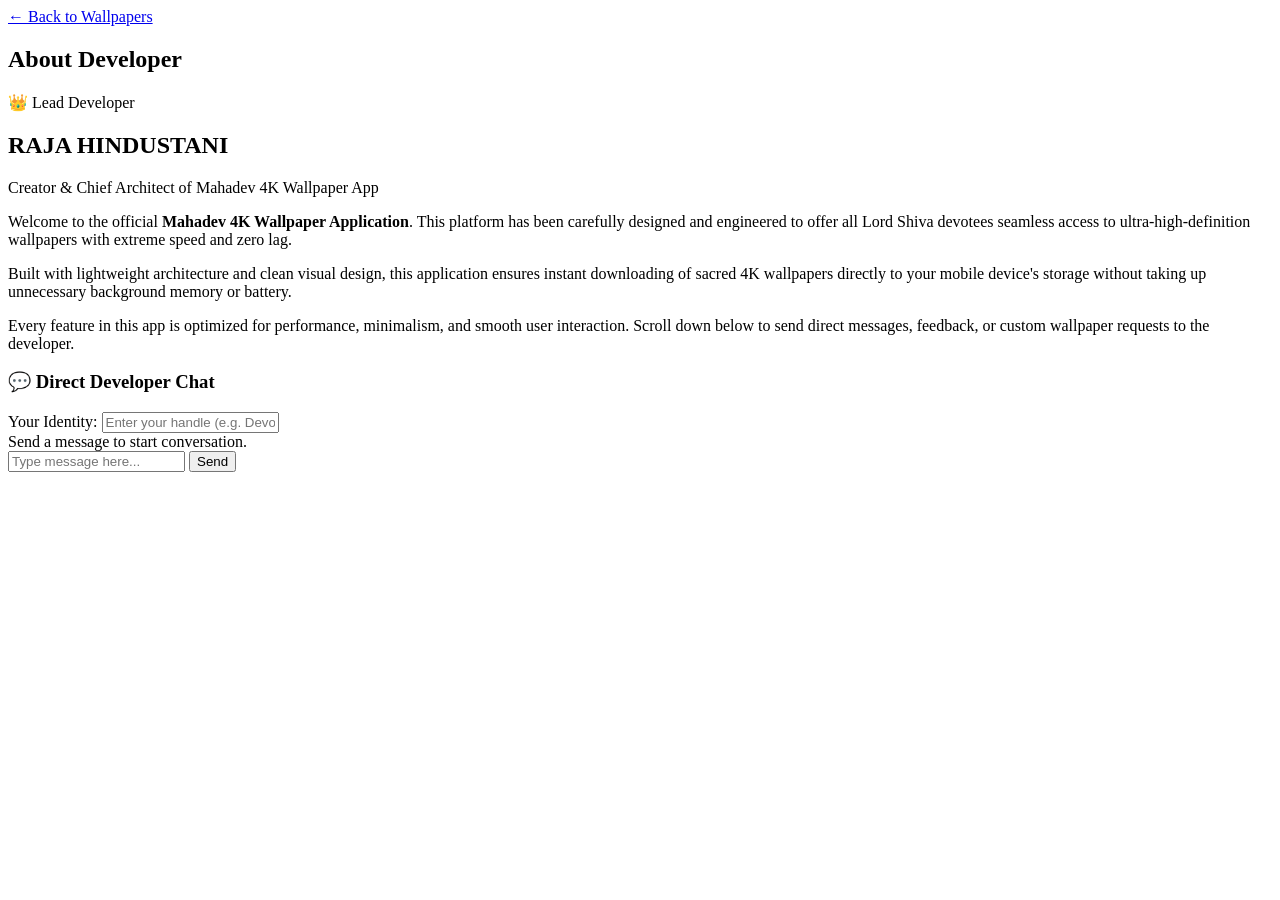
==== about.html @ 6a3ddf51 "Create about.html" ====
<!DOCTYPE html>
<html lang="hi">
<head>
    <meta charset="UTF-8">
    <meta name="viewport" content="width=device-width, initial-scale=1.0">
    <title>About Developer - Mahadev 4K</title>
    <link rel="stylesheet" href="style.css">
</head>
<body>

    <header class="navbar">
        <a href="index.html" class="back-btn">← Back to Wallpapers</a>
        <h2>About Developer</h2>
    </header>

    <main class="about-container">
        <!-- Developer Profile & 100-200 Words Details -->
        <section class="dev-profile-card">
            <div class="dev-badge">👑 Lead Developer</div>
            <h1 class="dev-title">RAJA HINDUSTANI</h1>
            <p class="dev-sub">Creator & Chief Architect of Mahadev 4K Wallpaper App</p>

            <div class="dev-description">
                <p>Welcome to the official <strong>Mahadev 4K Wallpaper Application</strong>. This platform has been carefully designed and engineered to offer all Lord Shiva devotees seamless access to ultra-high-definition wallpapers with extreme speed and zero lag.</p>

                <p>Built with lightweight architecture and clean visual design, this application ensures instant downloading of sacred 4K wallpapers directly to your mobile device's storage without taking up unnecessary background memory or battery.</p>

                <p>Every feature in this app is optimized for performance, minimalism, and smooth user interaction. Scroll down below to send direct messages, feedback, or custom wallpaper requests to the developer.</p>
            </div>
        </section>

        <!-- Direct Developer Chat Section -->
        <section class="contact-chat-card">
            <h3>💬 Direct Developer Chat</h3>

            <!-- Saved/Editable User Identity -->
            <div class="identity-row">
                <label for="userIdentity">Your Identity:</label>
                <input type="text" id="userIdentity" placeholder="Enter your handle (e.g. Devotee_1)">
            </div>

            <!-- Chat Message Display Box -->
            <div class="chat-display-box">
                <div id="statusNotice" class="status-notice">Send a message to start conversation.</div>
            </div>

            <!-- Input Box & Send Button -->
            <div class="send-box">
                <input type="text" id="userMessage" placeholder="Type message here...">
                <button id="sendBtn">Send</button>
            </div>
        </section>
    </main>

    <script src="about.js"></script>
</body>
</html>
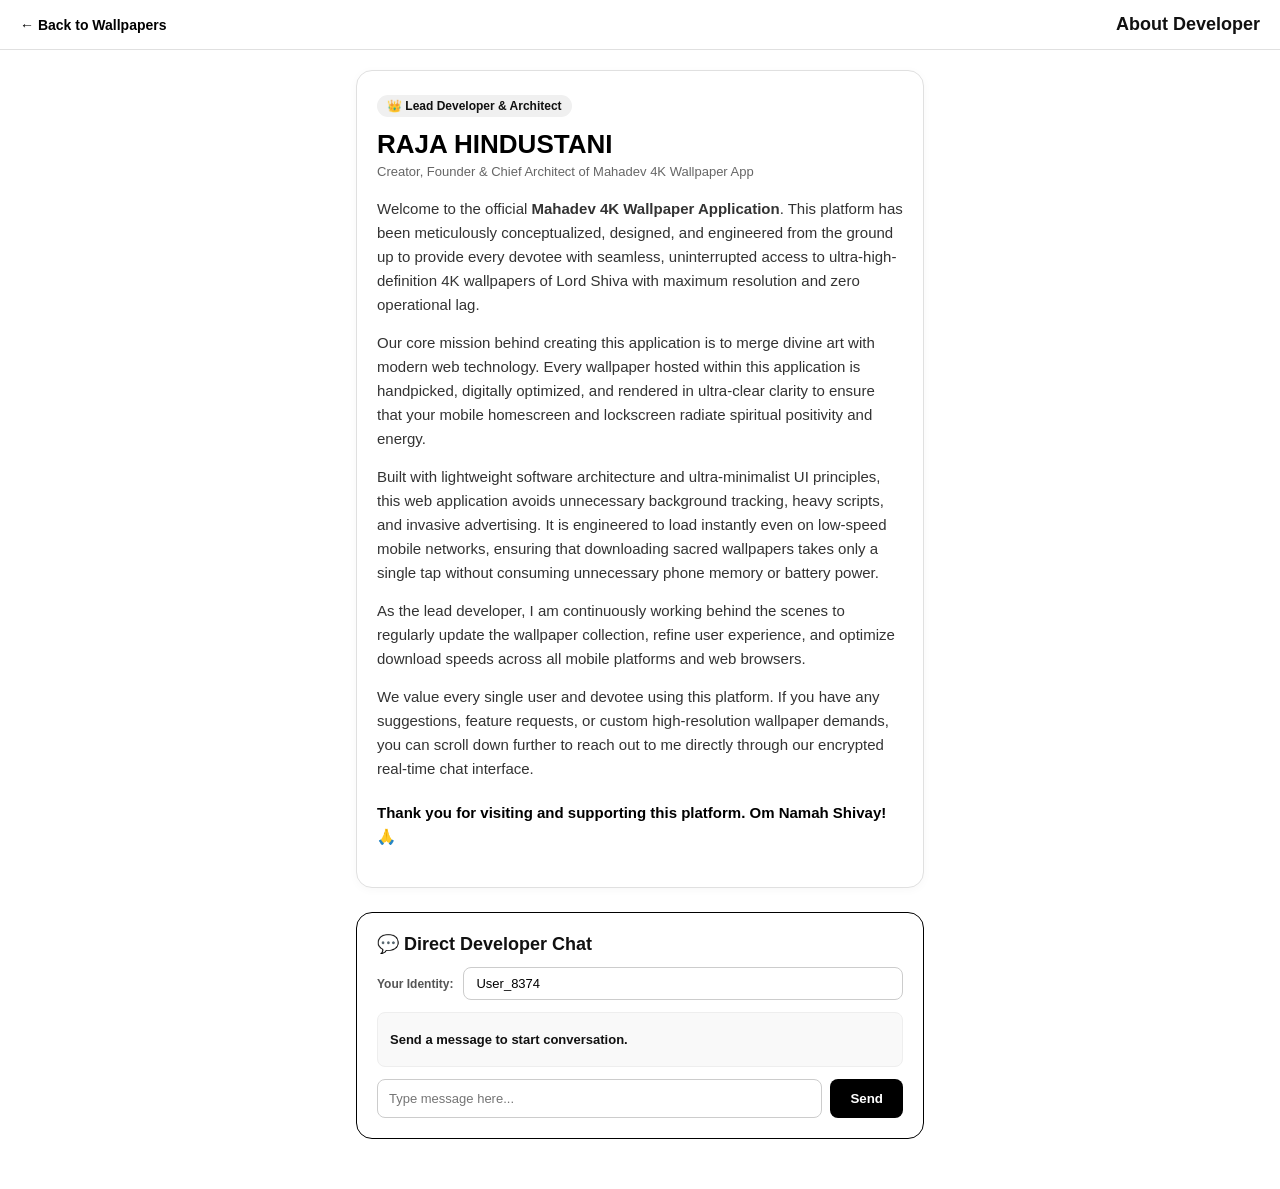
==== commit f86a1ac5: "Update about.html" ====
--- a/about.html
+++ b/about.html
@@ -14,22 +14,28 @@
     </header>
 
     <main class="about-container">
-        <!-- Developer Profile & 100-200 Words Details -->
+        <!-- Developer Profile & Detailed Text Section -->
         <section class="dev-profile-card">
-            <div class="dev-badge">👑 Lead Developer</div>
+            <div class="dev-badge">👑 Lead Developer & Architect</div>
             <h1 class="dev-title">RAJA HINDUSTANI</h1>
-            <p class="dev-sub">Creator & Chief Architect of Mahadev 4K Wallpaper App</p>
+            <p class="dev-sub">Creator, Founder & Chief Architect of Mahadev 4K Wallpaper App</p>
 
             <div class="dev-description">
-                <p>Welcome to the official <strong>Mahadev 4K Wallpaper Application</strong>. This platform has been carefully designed and engineered to offer all Lord Shiva devotees seamless access to ultra-high-definition wallpapers with extreme speed and zero lag.</p>
+                <p>Welcome to the official <strong>Mahadev 4K Wallpaper Application</strong>. This platform has been meticulously conceptualized, designed, and engineered from the ground up to provide every devotee with seamless, uninterrupted access to ultra-high-definition 4K wallpapers of Lord Shiva with maximum resolution and zero operational lag.</p>
 
-                <p>Built with lightweight architecture and clean visual design, this application ensures instant downloading of sacred 4K wallpapers directly to your mobile device's storage without taking up unnecessary background memory or battery.</p>
+                <p>Our core mission behind creating this application is to merge divine art with modern web technology. Every wallpaper hosted within this application is handpicked, digitally optimized, and rendered in ultra-clear clarity to ensure that your mobile homescreen and lockscreen radiate spiritual positivity and energy.</p>
 
-                <p>Every feature in this app is optimized for performance, minimalism, and smooth user interaction. Scroll down below to send direct messages, feedback, or custom wallpaper requests to the developer.</p>
+                <p>Built with lightweight software architecture and ultra-minimalist UI principles, this web application avoids unnecessary background tracking, heavy scripts, and invasive advertising. It is engineered to load instantly even on low-speed mobile networks, ensuring that downloading sacred wallpapers takes only a single tap without consuming unnecessary phone memory or battery power.</p>
+
+                <p>As the lead developer, I am continuously working behind the scenes to regularly update the wallpaper collection, refine user experience, and optimize download speeds across all mobile platforms and web browsers.</p>
+
+                <p>We value every single user and devotee using this platform. If you have any suggestions, feature requests, or custom high-resolution wallpaper demands, you can scroll down further to reach out to me directly through our encrypted real-time chat interface.</p>
+
+                <p style="margin-top: 20px; font-weight: 600; color: #000;">Thank you for visiting and supporting this platform. Om Namah Shivay! 🙏</p>
             </div>
         </section>
 
-        <!-- Direct Developer Chat Section -->
+        <!-- Direct Developer Chat Section (Scroll karne ke baad aayega) -->
         <section class="contact-chat-card">
             <h3>💬 Direct Developer Chat</h3>
 
--- a/style.css
+++ b/style.css
@@ -0,0 +1,223 @@
+* {
+    box-sizing: border-box;
+    margin: 0;
+    padding: 0;
+    font-family: -apple-system, BlinkMacSystemFont, "Segoe UI", Roboto, Helvetica, Arial, sans-serif;
+}
+
+body {
+    background-color: #ffffff;
+    color: #111111;
+    padding-bottom: 30px;
+}
+
+/* White Navbar Header */
+.navbar {
+    display: flex;
+    justify-content: space-between;
+    align-items: center;
+    padding: 14px 20px;
+    background-color: #ffffff;
+    border-bottom: 1px solid #e0e0e0;
+    position: sticky;
+    top: 0;
+    z-index: 100;
+}
+
+.logo-title {
+    display: flex;
+    align-items: center;
+    gap: 12px;
+}
+
+.app-logo {
+    width: 36px;
+    height: 36px;
+    border-radius: 50%;
+    object-fit: cover;
+    border: 1px solid #cccccc;
+}
+
+.navbar h2 {
+    font-size: 18px;
+    font-weight: 700;
+}
+
+.about-nav-btn {
+    text-decoration: none;
+    color: #000000;
+    border: 1px solid #000000;
+    padding: 6px 14px;
+    border-radius: 20px;
+    font-size: 13px;
+    font-weight: 600;
+}
+
+.back-btn {
+    text-decoration: none;
+    color: #000000;
+    font-weight: 600;
+    font-size: 14px;
+}
+
+/* Gallery Grid */
+.gallery-container {
+    padding: 16px;
+}
+
+.gallery-grid {
+    display: grid;
+    grid-template-columns: repeat(auto-fill, minmax(145px, 1fr));
+    gap: 14px;
+}
+
+.card {
+    background: #ffffff;
+    border: 1px solid #e5e5e5;
+    border-radius: 12px;
+    overflow: hidden;
+    display: flex;
+    flex-direction: column;
+}
+
+.card img {
+    width: 100%;
+    height: 190px;
+    object-fit: cover;
+    background-color: #f5f5f5;
+}
+
+.download-link {
+    display: block;
+    text-align: center;
+    background: #000000;
+    color: #ffffff;
+    text-decoration: none;
+    padding: 10px 0;
+    font-size: 13px;
+    font-weight: 600;
+}
+
+/* About Screen Styling */
+.about-container {
+    max-width: 600px;
+    margin: 0 auto;
+    padding: 20px 16px;
+}
+
+.dev-profile-card {
+    background: #ffffff;
+    border: 1px solid #e0e0e0;
+    border-radius: 16px;
+    padding: 24px 20px;
+    margin-bottom: 24px;
+    box-shadow: 0 2px 10px rgba(0,0,0,0.03);
+}
+
+.dev-badge {
+    display: inline-block;
+    background: #f0f0f0;
+    padding: 4px 10px;
+    border-radius: 12px;
+    font-size: 12px;
+    font-weight: 600;
+    margin-bottom: 12px;
+}
+
+.dev-title {
+    font-size: 26px;
+    font-weight: 800;
+    color: #000000;
+    margin-bottom: 4px;
+}
+
+.dev-sub {
+    font-size: 13px;
+    color: #666666;
+    margin-bottom: 18px;
+}
+
+.dev-description p {
+    font-size: 15px;
+    line-height: 1.6;
+    color: #333333;
+    margin-bottom: 14px;
+}
+
+/* Chat Section */
+.contact-chat-card {
+    background: #ffffff;
+    border: 1px solid #000000;
+    border-radius: 16px;
+    padding: 20px;
+}
+
+.contact-chat-card h3 {
+    font-size: 18px;
+    margin-bottom: 12px;
+}
+
+.identity-row {
+    display: flex;
+    align-items: center;
+    gap: 10px;
+    margin-bottom: 12px;
+}
+
+.identity-row label {
+    font-size: 12px;
+    font-weight: 600;
+    color: #555;
+    white-space: nowrap;
+}
+
+.identity-row input {
+    flex: 1;
+    padding: 8px 12px;
+    font-size: 13px;
+    border: 1px solid #cccccc;
+    border-radius: 8px;
+    outline: none;
+}
+
+.chat-display-box {
+    background: #f9f9f9;
+    border: 1px solid #eeeeee;
+    min-height: 55px;
+    padding: 12px;
+    border-radius: 8px;
+    margin-bottom: 12px;
+    display: flex;
+    align-items: center;
+}
+
+.status-notice {
+    font-size: 13px;
+    color: #111111;
+    font-weight: 600;
+    word-break: break-word;
+}
+
+.send-box {
+    display: flex;
+    gap: 8px;
+}
+
+.send-box input {
+    flex: 1;
+    padding: 11px;
+    font-size: 13px;
+    border: 1px solid #cccccc;
+    border-radius: 8px;
+    outline: none;
+}
+
+.send-box button {
+    background: #000000;
+    color: #ffffff;
+    border: none;
+    padding: 11px 20px;
+    font-weight: 600;
+    border-radius: 8px;
+    cursor: pointer;
+}
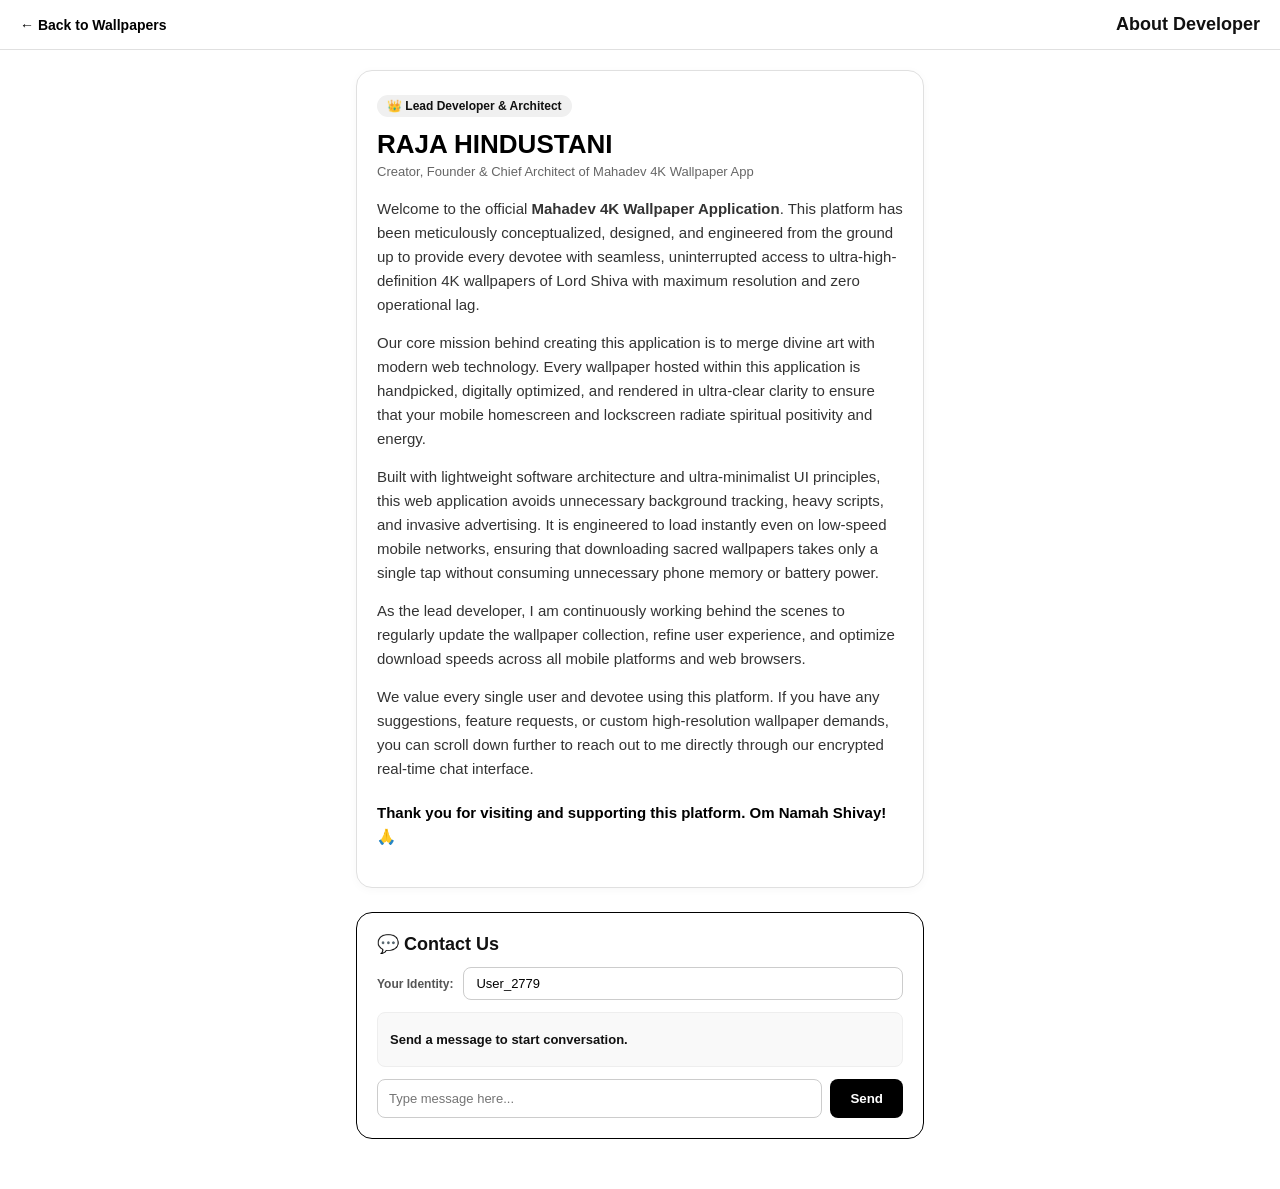
==== commit 604efe4b: "Update about.html" ====
--- a/about.html
+++ b/about.html
@@ -14,7 +14,7 @@
     </header>
 
     <main class="about-container">
-        <!-- Developer Profile & Detailed Text Section -->
+        <!-- Developer Profile & Long Detailed Text Section -->
         <section class="dev-profile-card">
             <div class="dev-badge">👑 Lead Developer & Architect</div>
             <h1 class="dev-title">RAJA HINDUSTANI</h1>
@@ -35,9 +35,9 @@
             </div>
         </section>
 
-        <!-- Direct Developer Chat Section (Scroll karne ke baad aayega) -->
+        <!-- Contact Us Section -->
         <section class="contact-chat-card">
-            <h3>💬 Direct Developer Chat</h3>
+            <h3>💬 Contact Us</h3>
 
             <!-- Saved/Editable User Identity -->
             <div class="identity-row">
@@ -45,7 +45,7 @@
                 <input type="text" id="userIdentity" placeholder="Enter your handle (e.g. Devotee_1)">
             </div>
 
-            <!-- Chat Message Display Box -->
+            <!-- Bigger Scrollable Chat Display Box -->
             <div class="chat-display-box">
                 <div id="statusNotice" class="status-notice">Send a message to start conversation.</div>
             </div>
